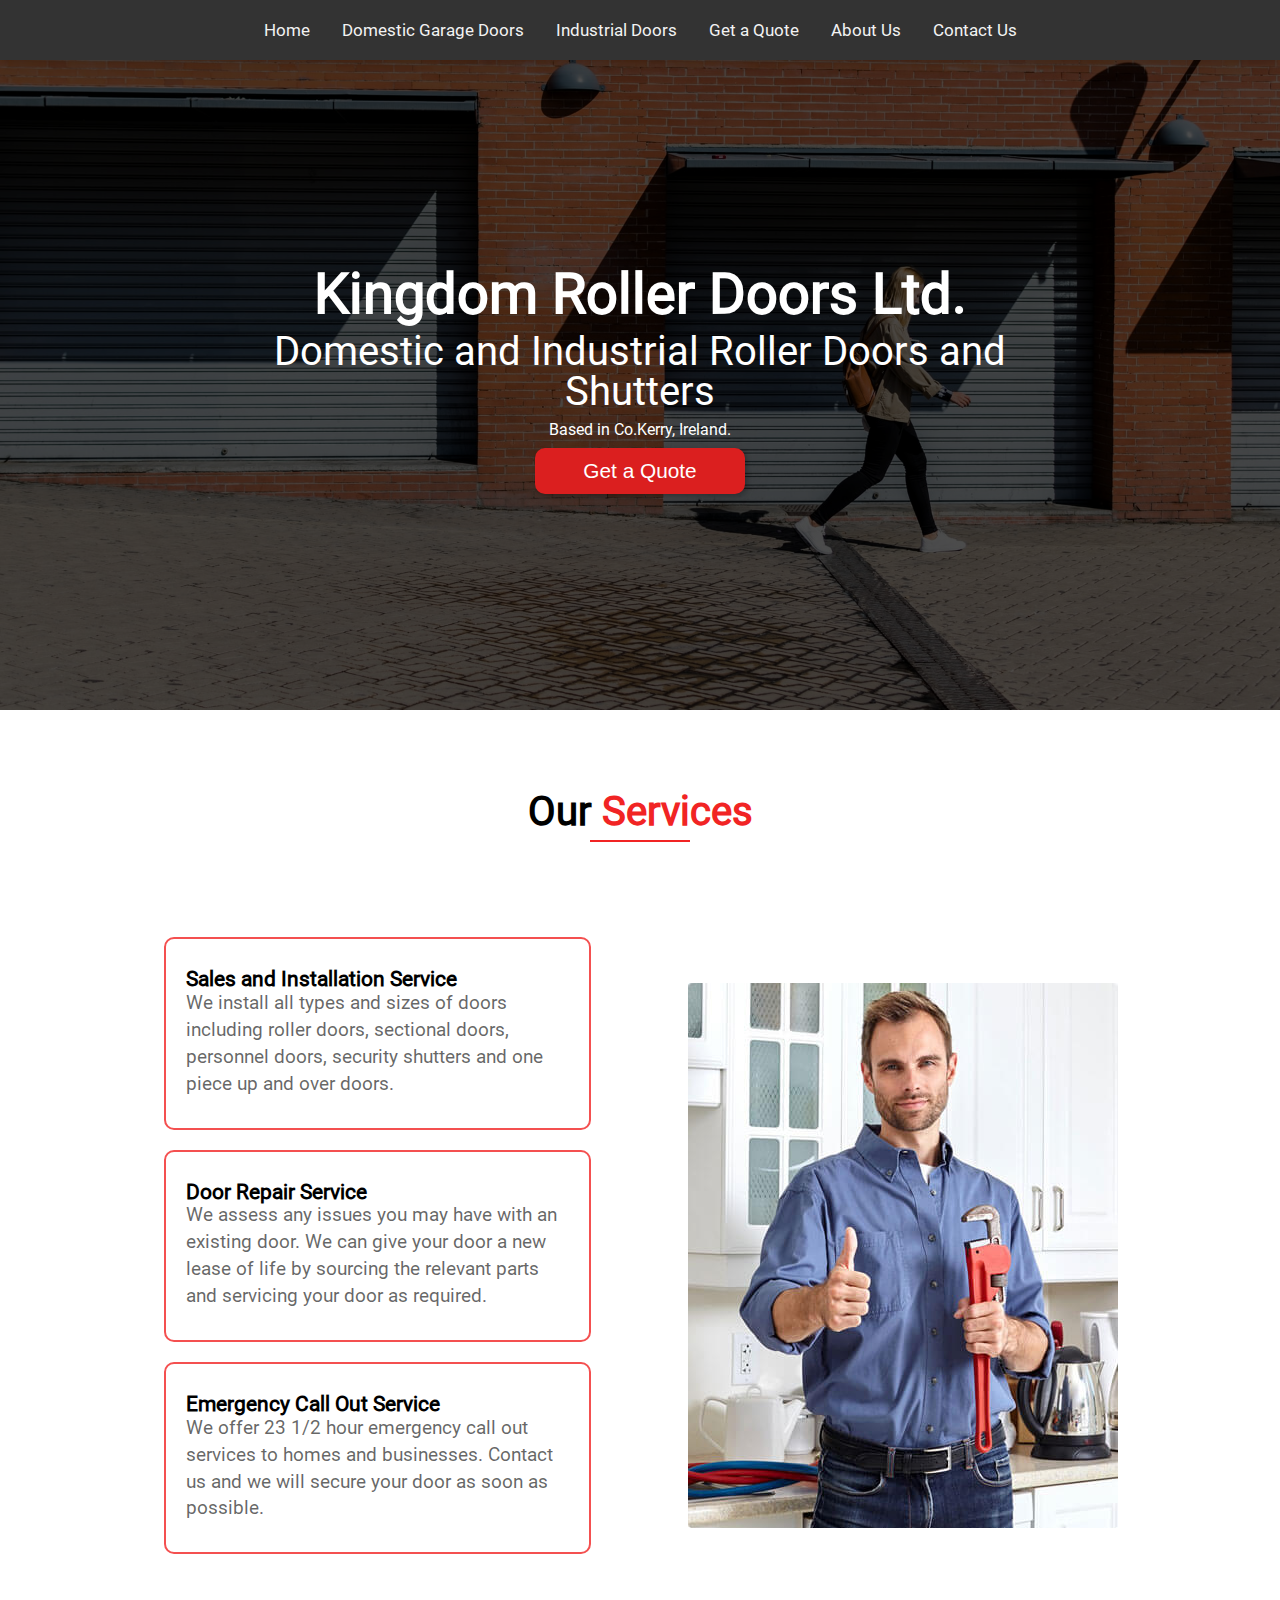
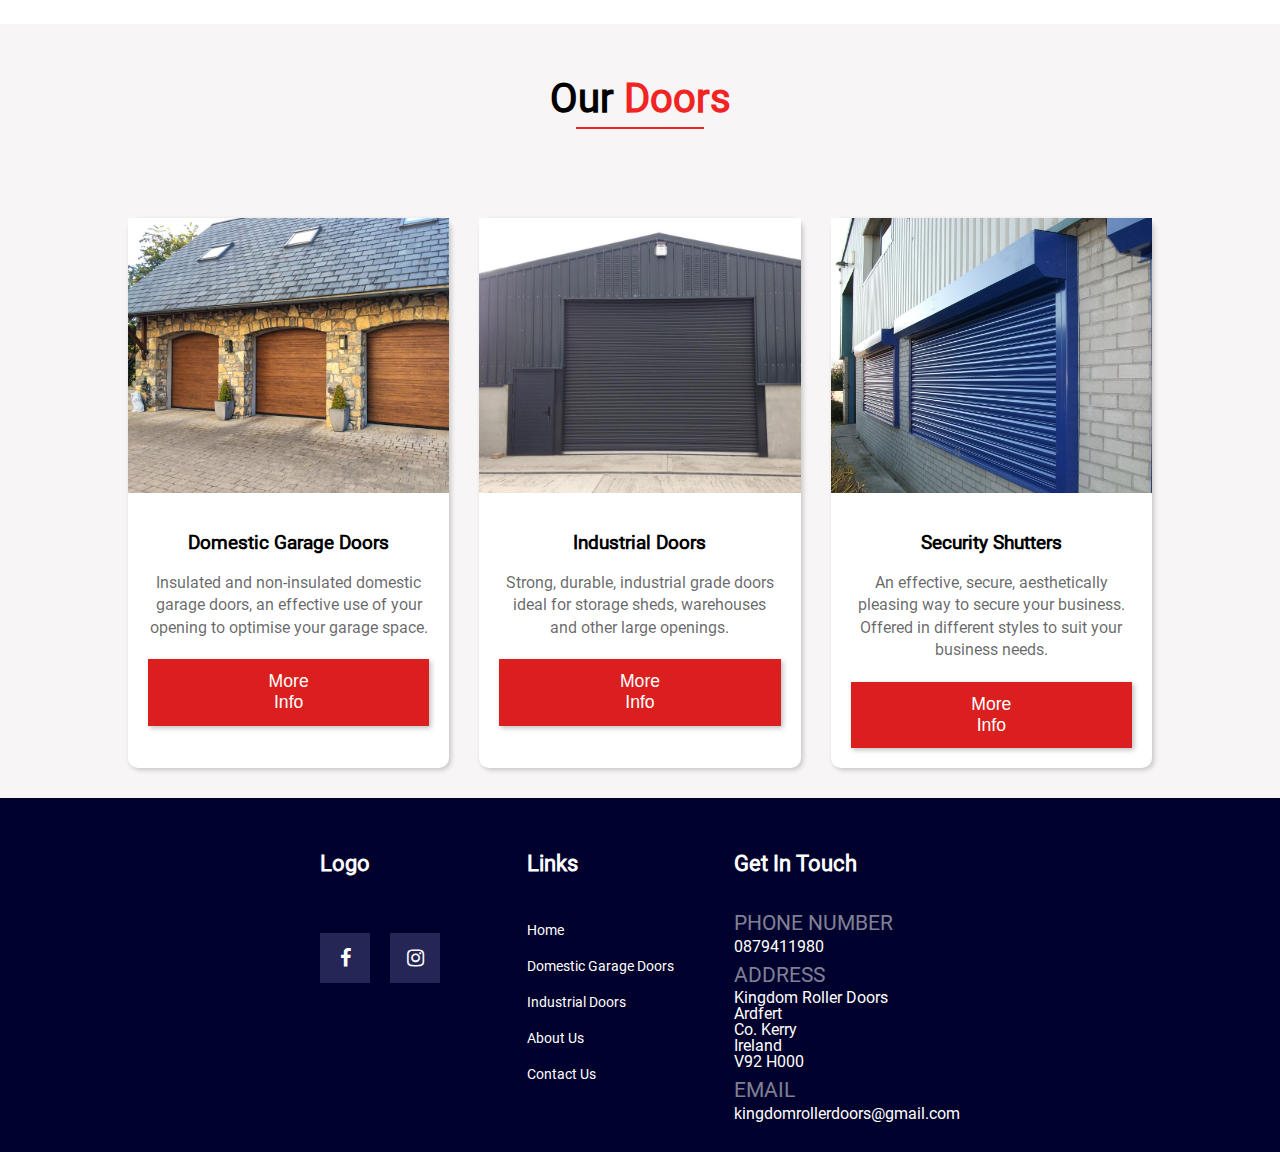
==== index.html @ dfc8ff38 "add navmenu to all pages" ====
<!DOCTYPE html>
<html lang="en">
<head>
    <meta charset="UTF-8">
    <meta http-equiv="X-UA-Compatible" content="IE=edge">
    <meta name="viewport" content="width=device-width">
    <title>Document</title>
    <link rel="stylesheet" href="https://cdnjs.cloudflare.com/ajax/libs/font-awesome/4.7.0/css/font-awesome.min.css">
    <link rel="stylesheet" href="main-styles.css">
    <link rel="stylesheet" href="navmenu.css">
    <script src="script.js" defer></script>
</head>
<body>
    <div id="container">
                <div class="header">
                    <nav>
                            <div class="topnav" id="myTopnav">
                                <a href="index.html">Home</a>
                                <a href="domestic-doors.html">Domestic Garage Doors</a>
                                <a href="industrial-doors.html">Industrial Doors</a>
                                
                                <a href="quote.html">Get a Quote</a>
                                <a href="about-us.html">About Us</a>
                                <a href="contact-us.html">Contact Us</a>
                                <a href="javascript:void(0);" class="icon" onclick="myFunction()">
                                    <i class="fa fa-bars"></i>
                                  </a>
                            </div>
                    </nav>
                </div>
        <div class="introSection">
            <div class="introContent">
                <h1>Kingdom Roller Doors Ltd.</h1>
                <p>Domestic and Industrial Roller Doors and Shutters</p>
                <p>Based in Co.Kerry, Ireland.</p>
                <a href="quote.html"><button>Get a Quote</button></a>
            </div>
        </div>
        <div class="aboutUs">
            <div class="aboutUsGrid">
                <div>
                    <h2>Our <span style="color: rgb(241, 36, 36)">Services</span></h2>
                    <hr>
                    <p></p>
                </div>
                <div>
                    <div>
                        <h3>
                            Sales and Installation Service
                        </h3>
                        <p>We install all types and sizes of doors including 
                            roller doors, sectional doors, personnel doors,
                            security shutters and one piece up and over doors.
                        </p>
                    </div>
                    <div>
                        <h3>Door Repair Service</h3>
                        <p>We assess any issues you may have with an existing door. 
                            We can give your door a new lease of 
                            life by sourcing the relevant parts and servicing your 
                            door as required.
                        </p>
                    </div>
                    <div>
                        <h3>Emergency Call Out Service</h3>
                        <p>We offer 23 1/2 hour emergency call out services 
                            to homes and businesses. Contact us and we 
                            will secure your door as soon as possible.
                        </p>
                    </div>
                </div>
                <img src="images/repair-man.jpg" style="align-self: center;"alt="Repair Man">
            </div>
        </div>
        <div class="ourDoors">
            <div class="ourDoorsGrid">
                <div>
                    <h2>Our <span style="color: rgb(241, 36, 36)">Doors</span></h2>
                    <hr>
                    <p></p>
                </div>
                <div>
                    <div>
                        <div></div>
                        <div>
                            <div>
                                <h3>Domestic Garage Doors</h3>
                                <p>
                                    Insulated  and non-insulated domestic garage doors,
                                    an effective use of your opening to optimise your garage
                                    space.
                                </p>
                                <a href="domestic-doors.html"><button>More Info</button></a>
                            </div>
                        </div>
                    </div>
                    <div>
                        <div></div>
                        <div>
                            <div>
                                <h3>Industrial Doors</h3>
                                <p>
                                    Strong, durable, industrial grade doors ideal for storage sheds, 
                                    warehouses and other large openings.
                                </p>
                                <a href="industrial-doors.html"><button>More Info</button></a>
                            </div>
                        </div>
                    </div>
                    <div>
                        <div></div>
                        <div>
                            <div>
                                <h3>Security Shutters</h3>
                                <p>
                                    An effective, secure, aesthetically pleasing way to secure
                                    your business. Offered in different styles to suit your 
                                    business needs.
                                </p>
                                <a href="security-shutters.html"><button>More Info</button></a>
                            </div>
                        </div>
                    </div>
                </div>
            </div>
        </div>
        <div class="footer">
            <div class="footerGrid">
                <h2>Logo</h2>
                <h2>Links</h2>
                <h2>Get In Touch</h2>
                <div>
                    <div style="display:flex;">
                        <div class="iconDiv"><a href="#" class="fa fa-facebook"></a></div>
                        <div class="iconDiv"><a href="#" class="fa fa-instagram"></a></div>
                    </div>
                </div>
                <div>
                    <nav>
                        <ul>
                            <li><a href="index.html">Home</a></li>
                            <li><a href="domestic-doors.html">Domestic Garage Doors</a></li>
                            <li><a href="industrial-doors.html">Industrial Doors</a></li>
                            
                            <li><a href="about-us.html">About Us</a></li>
                            <li><a href="contact-us.html">Contact Us</a></li>
                        </ul>
                    </nav>
                </div>
                <div>
                    <div>
                        <h3>PHONE NUMBER</h3>
                        <p><a href="tel: +353879411980">0879411980</a></p>
                    </div>
                    <div>
                        <h3>ADDRESS</h3>
                            <address>
                                Kingdom Roller Doors <br>
                                Ardfert <br>
                                Co. Kerry <br>
                                Ireland <br>
                                V92 H000 <br>
                            </address>
                    </div>
                    <div>
                        <h3>EMAIL</h3>
                        <p><a href="mailto:kingdomrollerdoors@gmail.com">kingdomrollerdoors@gmail.com</a></p>
                    </div>
                </div>
            </div>
        </div>
    </div>
</body>
</html>
---- main-styles.css ----
html, body, div, span, applet, object, iframe,
h1, h2, h3, h4, h5, h6, p, blockquote, pre,
a, abbr, acronym, address, big, cite, code,
del, dfn, em, img, ins, kbd, q, s, samp,
small, strike, strong, sub, sup, tt, var,
b, u, i, center,
dl, dt, dd, ol, ul, li,
fieldset, form, label, legend,
table, caption, tbody, tfoot, thead, tr, th, td,
article, aside, canvas, details, embed, 
figure, figcaption, footer, header, hgroup, 
menu, nav, output, ruby, section, summary,
time, mark, audio, video {
	margin: 0;
	padding: 0;
	border: 0;
	font-size: 100%;
	font: inherit;
	vertical-align: baseline;
}
/* HTML5 display-role reset for older browsers */
article, aside, details, figcaption, figure, 
footer, header, hgroup, menu, nav, section {
	display: block;
}
body {
	line-height: 1;
}
ol, ul {
	list-style: none;
}
blockquote, q {
	quotes: none;
}
blockquote:before, blockquote:after,
q:before, q:after {
	content: '';
	content: none;
}
table {
	border-collapse: collapse;
	border-spacing: 0;
}

a:link, a:visited {
    text-decoration: none;
    color: inherit;
}

@font-face {
    font-family: customFont;
    src: url(fonts/Roboto-Regular.ttf);
}

html {
    font-family: customFont, Arial, Helvetica, sans-serif;
}

#container {
    display: grid ;
    grid-template-columns: 1fr;
    grid-template-rows: 60px 650px minmax(800px, max-content) minmax(600px, max-content) 5fr;
}

.header {
    display: flex;
    justify-content: center;
    width: auto;
    background-color: #333;
    position:sticky;
    top: 0;
    z-index: 1;
    box-shadow: rgba(0, 0, 0, 0.1) 0px 10px 15px -3px, rgba(0, 0, 0, 0.05) 0px 4px 6px -2px;
}

.headerContent {
    display: grid;
    grid-template-columns: 1fr 7fr;
    grid-template-rows: 1fr;
    margin: 30px;
    text-align: center;  
}

.header > nav {
    width: 90%;
    height: auto;
    display: flex;
    justify-content: center;
    align-items: center;
}

nav ul {
    display: flex;
    font-size: 0.9rem;
}

.header > nav ul li {
    margin-right: 15px;
    margin-left: 15px;
}

nav ul a:hover {
    color: rgb(255, 24, 24);
    transition: 0.3s;
}

.introSection {
    display: flex;
    justify-content: center;
    align-items: center;
    position: relative;
    background-image: url("images/roller-door.jpg");
    background-size: cover;
    background-repeat: no-repeat;
    z-index: 0; /* prevents content appearing above sticky header*/

}

.introSection::before { /*transparent black on top of bg image*/
    content: "";
    position: absolute;
    top: 0px;
    right: 0px;
    bottom: 0px;
    left: 0px;
    background-color: rgba(0,0,0,0.7);

}

.introContent {
    position: absolute;
    width: 60%;
    color: white;
    display: flex;
    flex-direction: column;
    justify-content: center;
    align-items: center;
    text-align: center;
}

.introContent > * {
    margin-bottom: 10px;
}

.introContent h1 {
    font-size: 3.5rem;
    font-weight: bold;
}

.introContent p:first-of-type{
    font-size: 2.5rem;
}

.introContent button {
  padding: 0.7rem 3rem;
  font-size: 1.3rem;
  background-color: rgb(219, 31, 31);
  border: none;
  border-radius: 10px;
  color: white;
  letter-spacing: 0px;
  box-shadow: 2px 2px 5px rgba(0, 0, 0, 0.253);
  transition: 0.3s;
  cursor: pointer;
}

.introContent button:hover {
    background-color: white;
    color: rgb(31, 4, 4);
    transition: 0.3s;
}

.aboutUs {
    width: auto;
    display:flex;
    justify-content: center;
    align-items: center;
}

.aboutUsGrid {
    max-width: 1000px;
    margin-left: auto;
    margin-right: auto;
    margin-top: 50px;
    margin-bottom: 50px;
    display:grid;
    justify-items: center;
    grid-template-columns: 1fr 1fr;
    grid-template-rows: 1fr 5fr;
    gap: 50px;
}

.aboutUsGrid > div:first-child{
    grid-area: 1/1/2/3;
    text-align: center;
    width: 50%;
    align-self: center;
}

.aboutUsGrid p {
    line-height: 1.4;
    font-size: 1.2rem;
}

.aboutUsGrid > div > h2 {
    font-size: 2.5rem;
    font-weight: bold;
}

hr {
    width: 20%;
    height: 5px; 
    border: 0px solid rgb(241, 36, 36); 
    border-top-width: 2px;
}

.aboutUsGrid > div:nth-child(2) {
    display: flex;
    flex-direction: column;
    justify-content: space-between;
    text-align: left;
    width: 90%;
}

.aboutUsGrid > div > div {
    border: 2px solid rgba(241,36,36,0.8);
    border-radius: 10px;
    padding: 30px 20px 30px;
    margin-bottom: 20px;
}

.aboutUsGrid h3 {
    display: flex;
    font-size: 1.3rem;
    font-weight: bold;
}

.aboutUsGrid svg {
    color: rgb(219, 31, 31);
}

.aboutUs p {
    color: rgba(0,0,0,0.6);
}

.ourDoors {
    width: auto;
    display:flex;
    justify-content: center;
    background-color: rgb(247, 245, 245);
}

.ourDoorsGrid {
    display: grid;
    justify-items: center;
    grid-template-columns: 1fr;
    grid-template-rows: 1fr 3fr;
}

.ourDoorsGrid > div:first-child{
    grid-area: 1/1/2/3;
    text-align: center;
    width: 50%;
    align-self: center;
}

.ourDoorsGrid p {
    line-height: 1.4;
}

.ourDoorsGrid > div > h2 {
    font-size: 2.5rem;
    font-weight: bold;
}

.ourDoorsGrid > div:nth-child(2) {
    display: grid;
    grid-template-rows: 1fr;
    grid-template-columns: 1fr 1fr 1fr;
    width: 80%;
    height: 80%;
    gap: 30px;
    margin-bottom: 30px;
}

.ourDoorsGrid > div:nth-child(2) > div {
    background-color: white;
    display: grid;
    grid-template-columns: 1fr;
    grid-template-rows: 1fr 1fr;
    box-shadow: 2px 2px 5px rgba(0, 0, 0, 0.2);
    border-radius: 10px;
}

.ourDoorsGrid > div:nth-child(2) > div:first-child > div:first-child {
    background-image: url(images/Domestic-Garage-Doors.jpg);
    background-size: cover;
}

.ourDoorsGrid > div:nth-child(2) > div:nth-child(2) > div:first-child {
    background-image: url(images/industrial-door-1.jpg);
    background-size: cover;
}

.ourDoorsGrid > div:nth-child(2) > div:nth-child(3) > div:first-child {
    background-image: url(images/blue-shutters.jpg);
    background-size: cover;
}

.ourDoorsGrid > div:nth-child(2) > div > div:nth-child(2) {
    text-align: center;
    margin: 20px;
}

.ourDoorsGrid h3 {
    font-size: 1.2rem;
    font-weight: bold;
    padding: 20px;
}

.ourDoorsGrid p {
    color: rgba(0, 0, 0, 0.6);
    padding-bottom: 20px;
}

.ourDoorsGrid button {
  padding: 0.7rem 7rem;
  font-size: 1.1rem;
  background-color: rgb(219, 31, 31);
  border: 1px solid rgb(219, 31, 31);
  color: white;
  letter-spacing: 0px;
  box-shadow: 2px 2px 5px rgba(0, 0, 0, 0.253);
  transition: 0.3s;
  cursor:pointer;
}

.ourDoorsGrid button:hover {
    background-color: white;
    color: rgb(31, 4, 4);
    transition: 0.3s;
}

.footer {
    display: flex;
    justify-content: center;
    width: auto;
    background-color: rgb(0, 1, 44);
    color: white;
}

.footerGrid {
    display: grid;
    grid-template-columns: 1fr 1fr 1fr;
    grid-template-rows: 1fr 3fr;
    width: 50%;
    margin: 30px;
    gap: 15px;
}

.footerGrid h2 {
    font-size: 1.4rem;
    font-weight: bold;
    align-self: center;
}

.footerGrid ul {
    display: flex;
    flex-direction: column;
}

.footerGrid li {
    line-height: 2.5;
}

.fa {
    font-size: 20px;
    text-align: center;
    text-decoration: none;
  }

.iconDiv {
    display: flex;
    justify-content: center;
    align-items: center;
    width: 50px;
    height: 50px;
    background-color: rgb(37, 38, 85);
    transition: 0.3s;
    margin-top: 20px;
}

.iconDiv:nth-child(2) {
    margin-left: 20px;
}

.iconDiv:hover {
    background-color: rgb(219, 31, 31);
    transition: 0.3s;
}

.footerGrid h3 {
    font-size: 1.3rem;
    color: rgb(255, 255, 255, 0.5);
    margin-bottom: 5px;
}

.footerGrid > div:nth-of-type(3) {
    display: grid;
    grid-template-columns: 1fr;
    grid-auto-rows: auto;
    gap: 10px;
}

@media screen and (max-width: 850px) {

#container {
    display: grid ;
    grid-template-columns: 1fr;
    grid-template-rows: minmax(60px, min-content) 500px 1400px 1600px 350px;
}

.aboutUsGrid {
    display:flex;
    flex-direction: column;
    justify-content: center;
    width: 90%;
}

.aboutUsGrid > div:first-of-type {
    width: 60%;
}

.aboutUsGrid > div:nth-child(2) {
    justify-content: space-between;
    text-align: center;
    width: auto;
}

.aboutUsGrid > div > p {
    margin-bottom: 15px;
}

.aboutUsGrid > div > div {
    display: flex;
    flex-direction: column;
    justify-content: center;
    align-items: center;
    margin-bottom: 15px;
}

.ourDoorsGrid {
    display: flex;
    flex-direction: column;
    justify-content: center;
    align-items: center;
    width: 80%;
}

.ourDoorsGrid > div:first-child{
    grid-area: 1/1/2/3;
    text-align: center;
    width: 80%;
    align-self: center;
}

.ourDoorsGrid > div:nth-child(2) {
    display: flex;
    flex-direction: column;
    width: 100%;
}

.footerGrid {
    width: auto;
}


}
---- navmenu.css ----
/* Add a black background color to the top navigation */
.topnav {
    background-color: #333;
    overflow: hidden;
    width: 1000px;
    display:flex;
    justify-content: center;
  }
  
  /* Style the links inside the navigation bar */
  .topnav a {
    float: left;
    display: block;
    color: #f2f2f2;
    text-align: center;
    padding: 21px 16px;
    text-decoration: none;
    font-size: 17px;
  }
  
  /* Change the color of links on hover */
  .topnav a:hover {
    background-color: rgb(219, 31, 31);
    color: black;
  }
  
  /* Add an active class to highlight the current page */
  .topnav a.active {
    background-color: #04AA6D;
    color: white;
  }
  
  /* Hide the link that should open and close the topnav on small screens */
  .topnav .icon {
    display: none;
  }

  /* When the screen is less than 600 pixels wide, hide all links, except for the first one ("Home"). Show the link that contains should open and close the topnav (.icon) */
@media screen and (max-width: 800px) {
    .topnav {
      width: 100%;
      display: block;
    }
    .topnav a:not(:first-child) {display: none;}
    .topnav a.icon {
      float: right;
      display: block;
      margin-left: auto;
    }
  }
  
  /* The "responsive" class is added to the topnav with JavaScript when the user clicks on the icon. This class makes the topnav look good on small screens (display the links vertically instead of horizontally) */
  @media screen and (max-width: 800px) {
    .topnav.responsive {position: relative;}
    .topnav.responsive a.icon {
      position: absolute;
      right: 0;
      top: 0;
    }
    .topnav.responsive a {
      float: none;
      display: block;
      text-align: left;
    }
  }
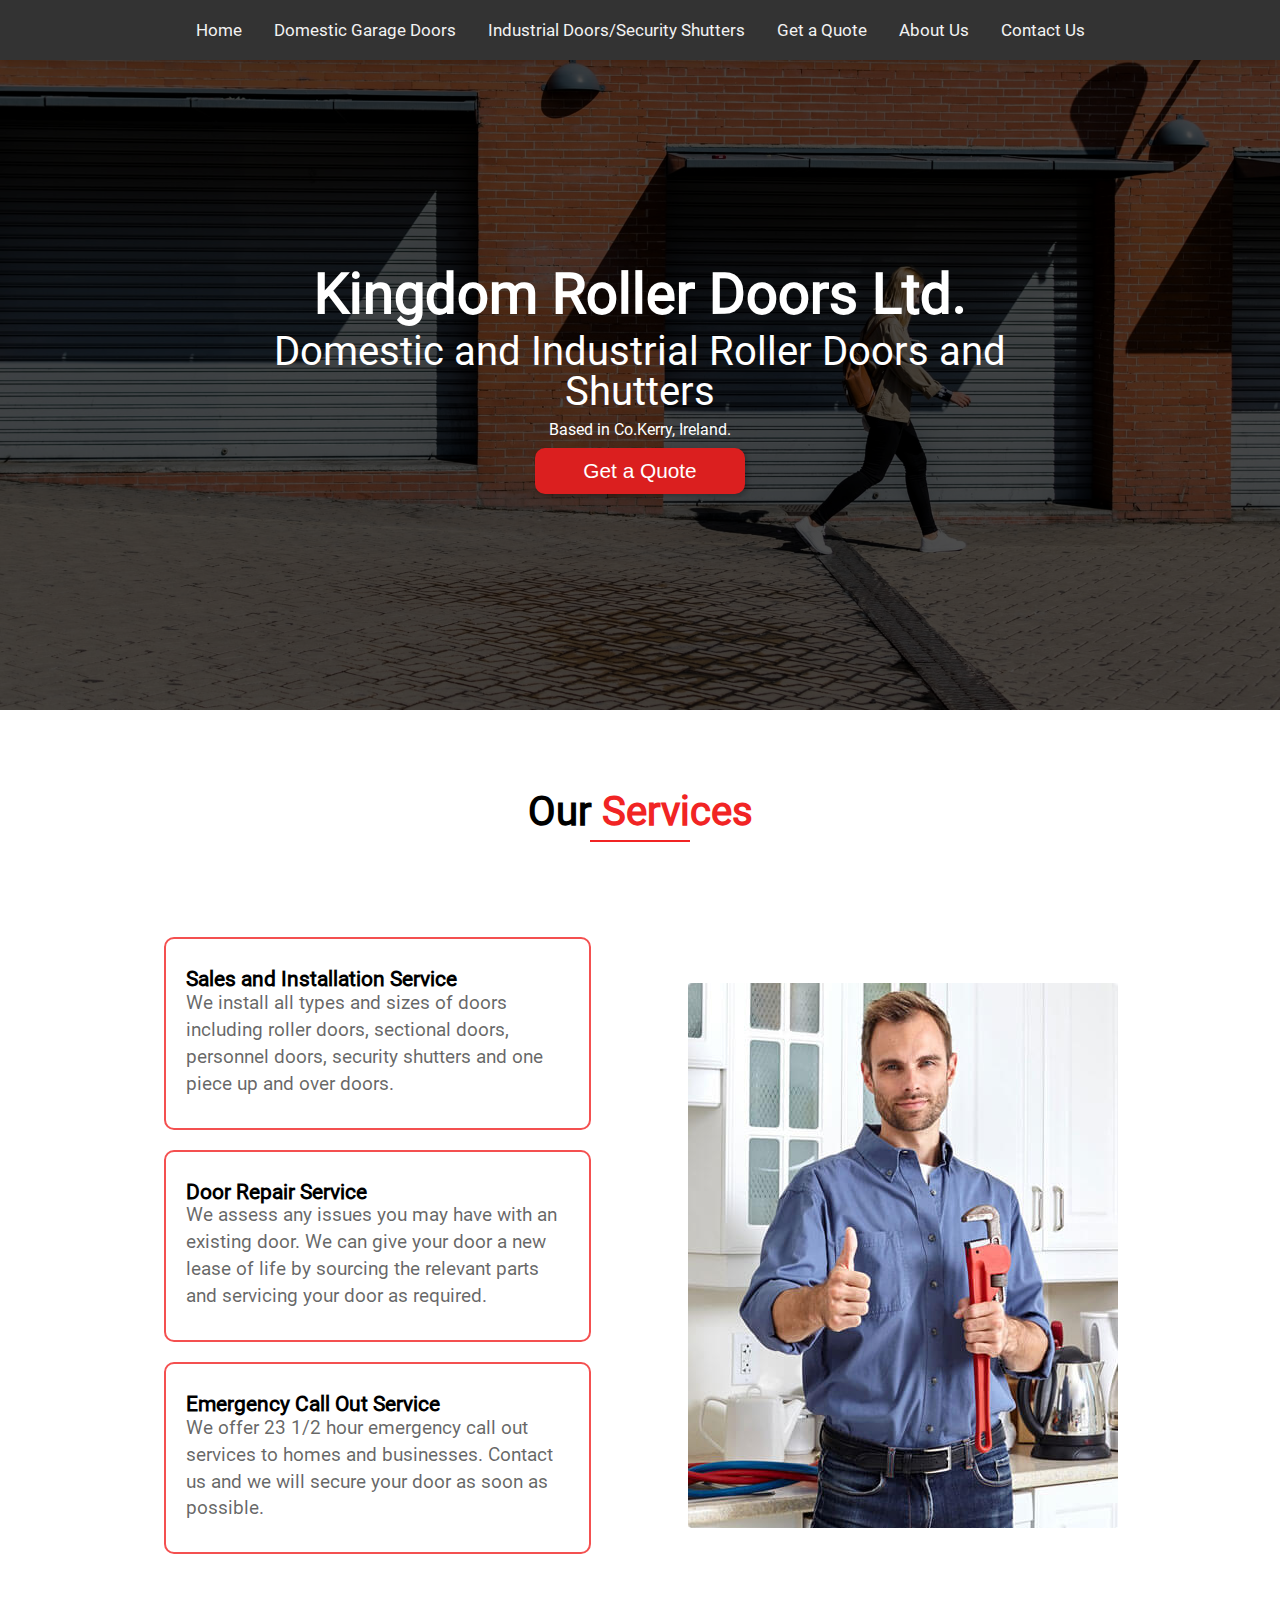
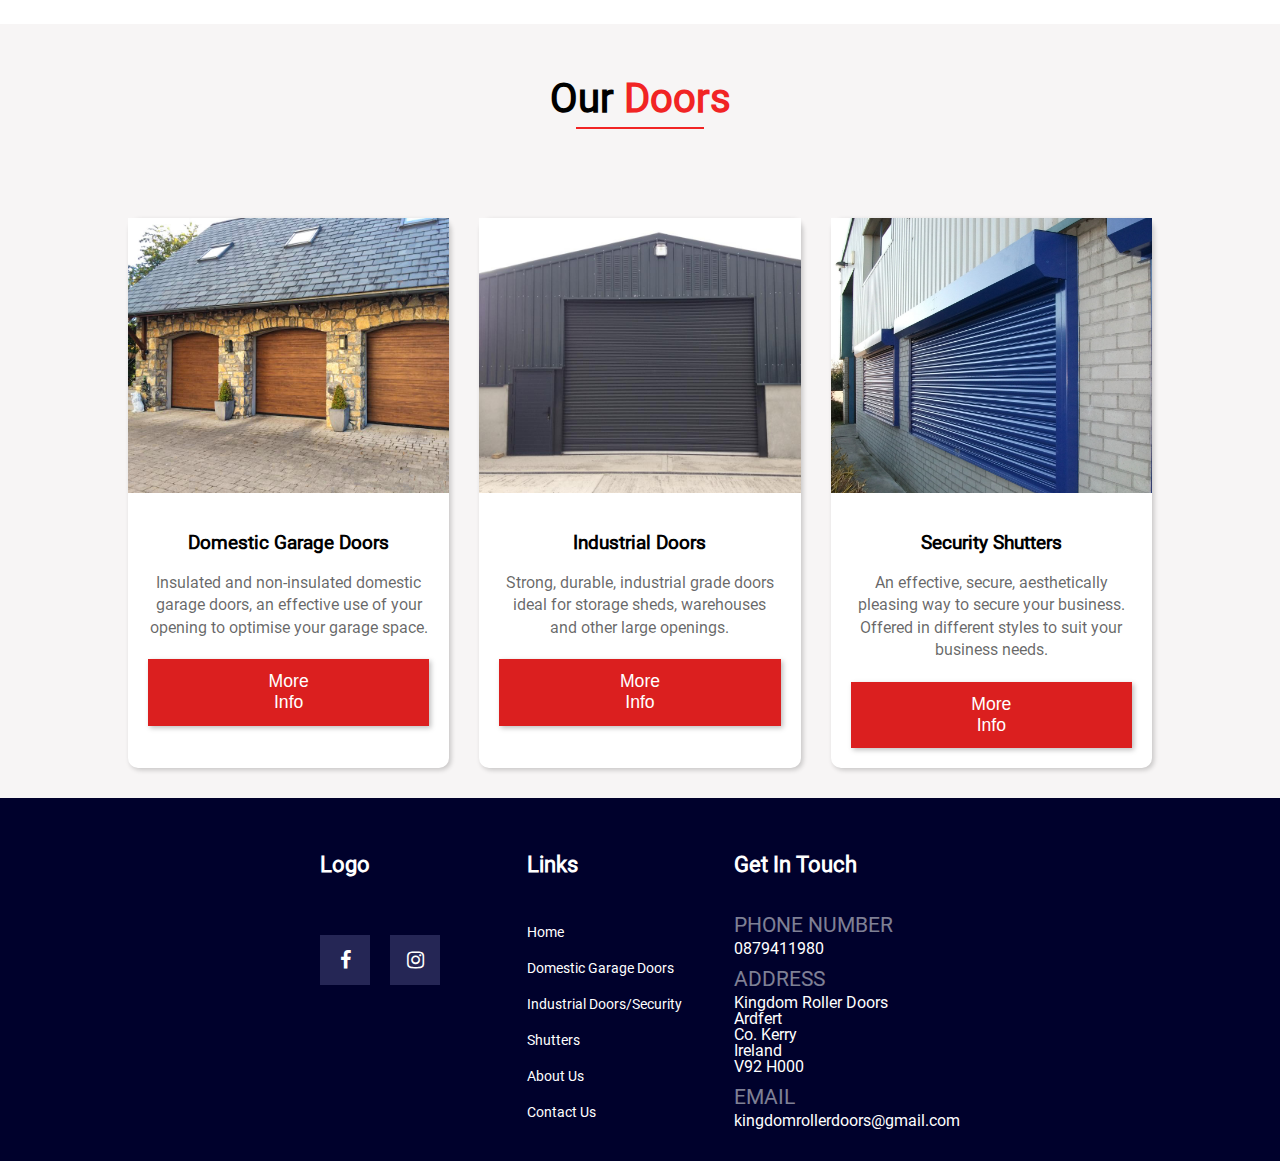
==== commit 2b9b4f13: "optimization changes" ====
--- a/index.html
+++ b/index.html
@@ -17,7 +17,7 @@
                             <div class="topnav" id="myTopnav">
                                 <a href="index.html">Home</a>
                                 <a href="domestic-doors.html">Domestic Garage Doors</a>
-                                <a href="industrial-doors.html">Industrial Doors</a>
+                                <a href="industrial-doors.html">Industrial Doors/Security Shutters</a>
                                 
                                 <a href="quote.html">Get a Quote</a>
                                 <a href="about-us.html">About Us</a>
@@ -140,7 +140,7 @@
                         <ul>
                             <li><a href="index.html">Home</a></li>
                             <li><a href="domestic-doors.html">Domestic Garage Doors</a></li>
-                            <li><a href="industrial-doors.html">Industrial Doors</a></li>
+                            <li><a href="industrial-doors.html">Industrial Doors/Security Shutters</a></li>
                             
                             <li><a href="about-us.html">About Us</a></li>
                             <li><a href="contact-us.html">Contact Us</a></li>
--- a/main-styles.css
+++ b/main-styles.css
@@ -417,7 +417,7 @@
 #container {
     display: grid ;
     grid-template-columns: 1fr;
-    grid-template-rows: minmax(60px, min-content) 500px 1400px 1600px 350px;
+    grid-template-rows: minmax(60px, min-content) 500px 1400px minmax(1600px, 1800px) minmax(350px, min-content);
 }
 
 .aboutUsGrid {
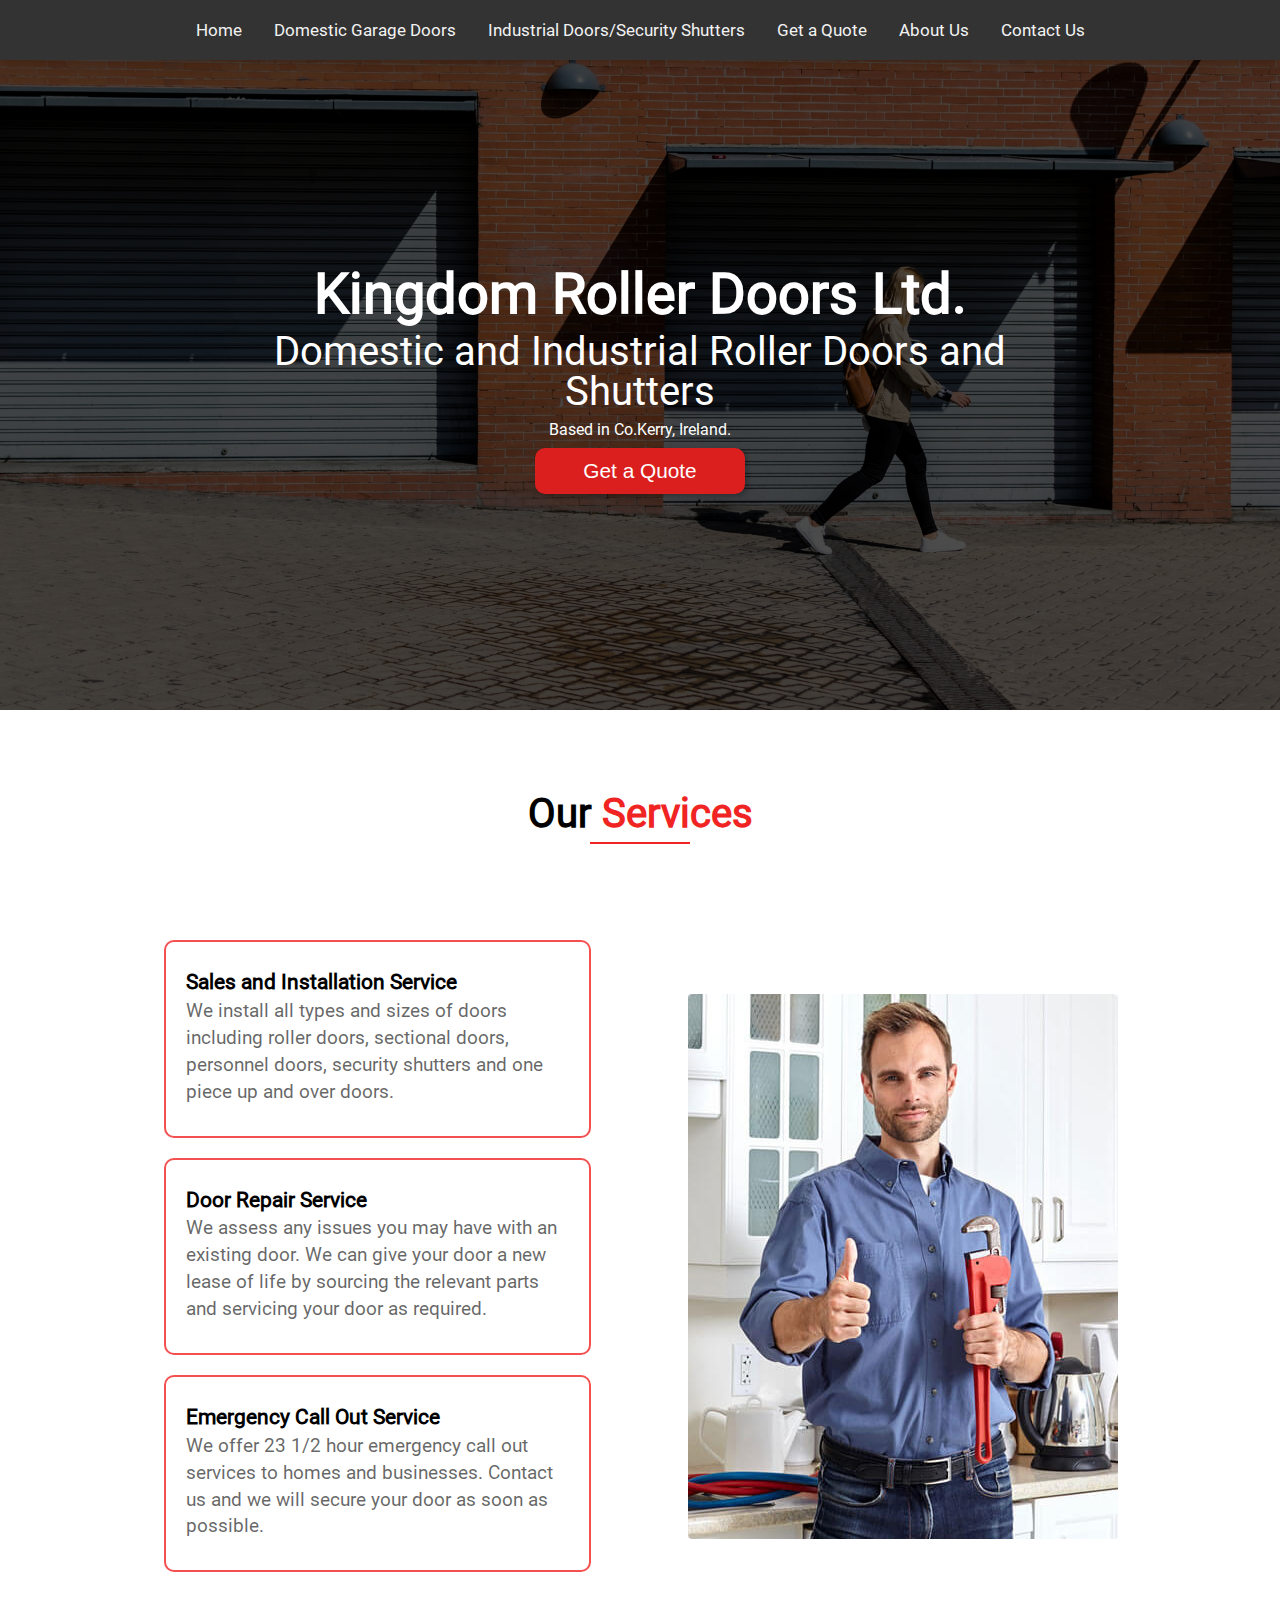
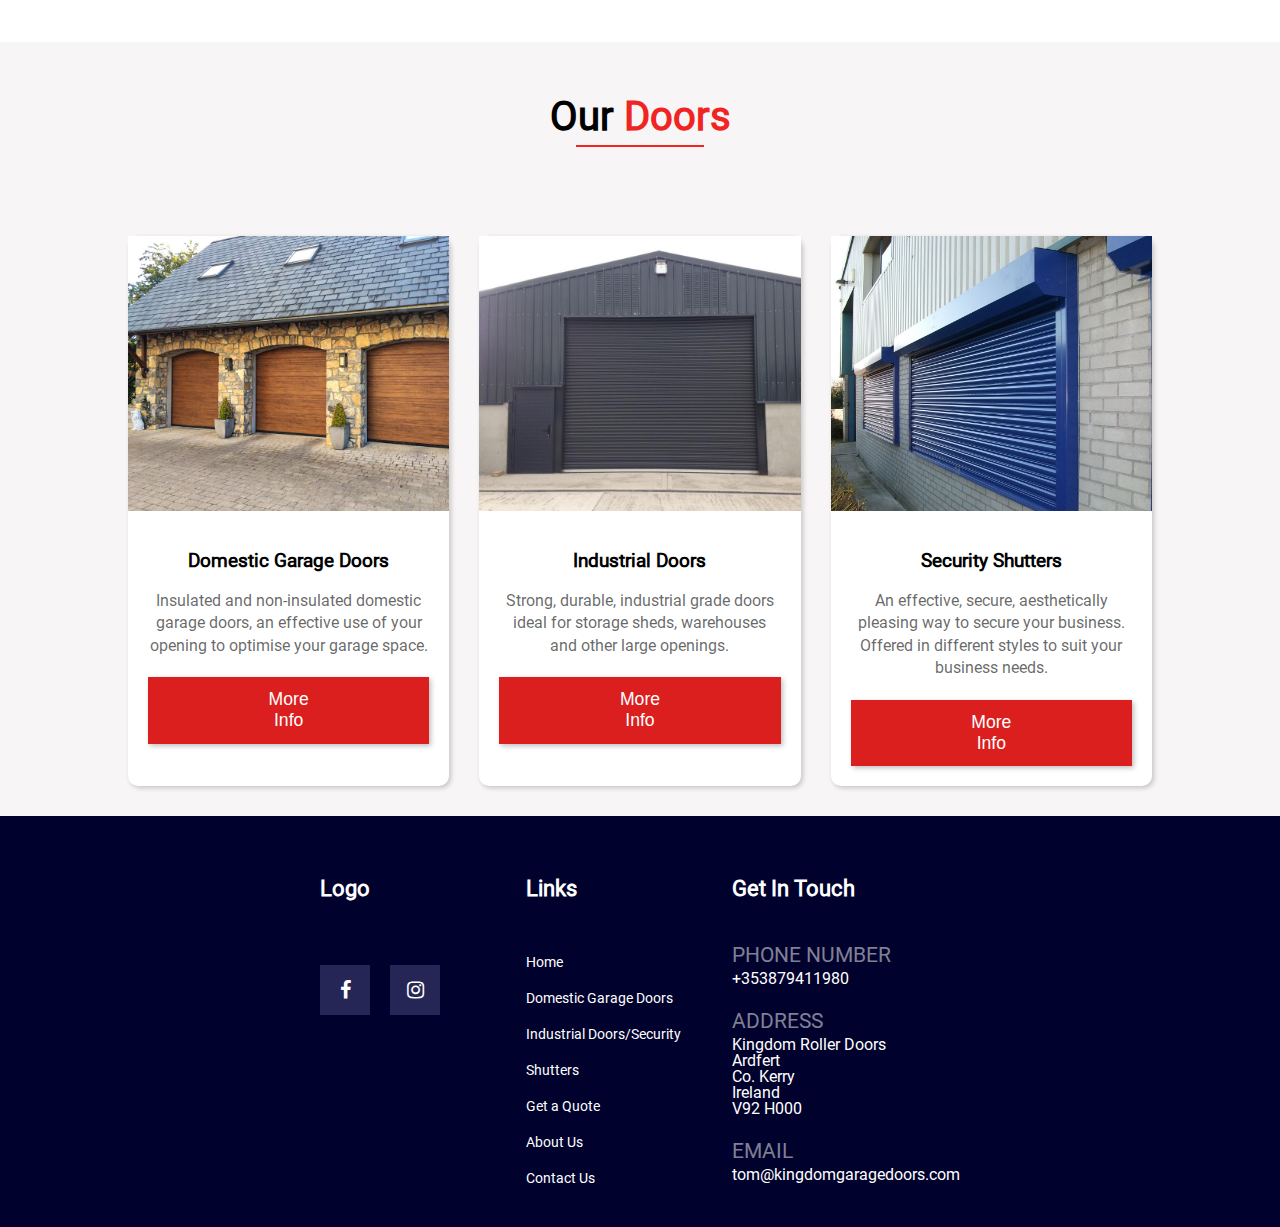
==== commit 52bfd4b5: "merge navmenu into main branch" ====
--- a/index.html
+++ b/index.html
@@ -4,7 +4,7 @@
     <meta charset="UTF-8">
     <meta http-equiv="X-UA-Compatible" content="IE=edge">
     <meta name="viewport" content="width=device-width">
-    <title>Document</title>
+    <title>Kingdom Roller Doors Ltd.</title>
     <link rel="stylesheet" href="https://cdnjs.cloudflare.com/ajax/libs/font-awesome/4.7.0/css/font-awesome.min.css">
     <link rel="stylesheet" href="main-styles.css">
     <link rel="stylesheet" href="navmenu.css">
@@ -141,7 +141,7 @@
                             <li><a href="index.html">Home</a></li>
                             <li><a href="domestic-doors.html">Domestic Garage Doors</a></li>
                             <li><a href="industrial-doors.html">Industrial Doors/Security Shutters</a></li>
-                            
+                            <li><a href="quote.html">Get a Quote</a></li>
                             <li><a href="about-us.html">About Us</a></li>
                             <li><a href="contact-us.html">Contact Us</a></li>
                         </ul>
@@ -150,7 +150,7 @@
                 <div>
                     <div>
                         <h3>PHONE NUMBER</h3>
-                        <p><a href="tel: +353879411980">0879411980</a></p>
+                        <p><a href="tel: +353879411980">+353879411980</a></p>
                     </div>
                     <div>
                         <h3>ADDRESS</h3>
@@ -164,7 +164,7 @@
                     </div>
                     <div>
                         <h3>EMAIL</h3>
-                        <p><a href="mailto:kingdomrollerdoors@gmail.com">kingdomrollerdoors@gmail.com</a></p>
+                        <p><a href="mailto:tom@kingdomgaragedoors.com">tom@kingdomgaragedoors.com</a></p>
                     </div>
                 </div>
             </div>
--- a/main-styles.css
+++ b/main-styles.css
@@ -233,6 +233,7 @@
     display: flex;
     font-size: 1.3rem;
     font-weight: bold;
+    margin-bottom: 5px;
 }
 
 .aboutUsGrid svg {
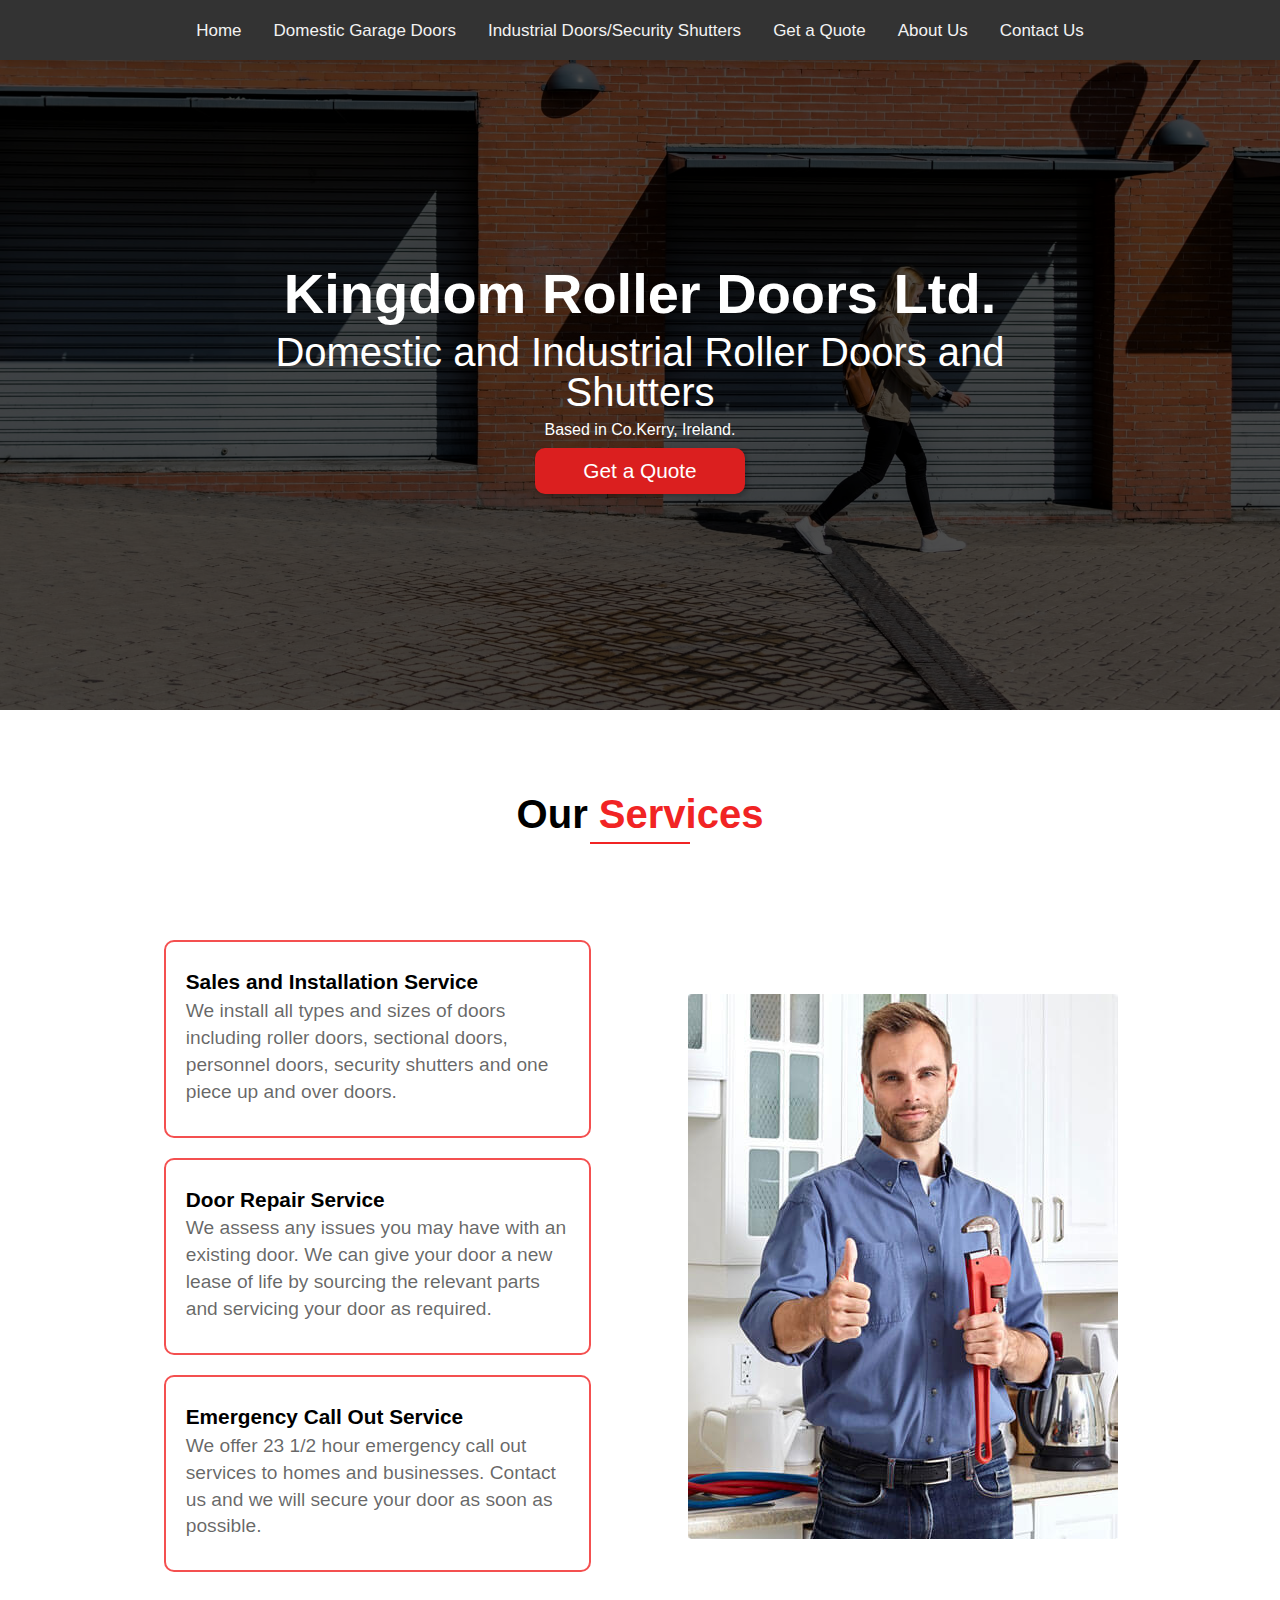
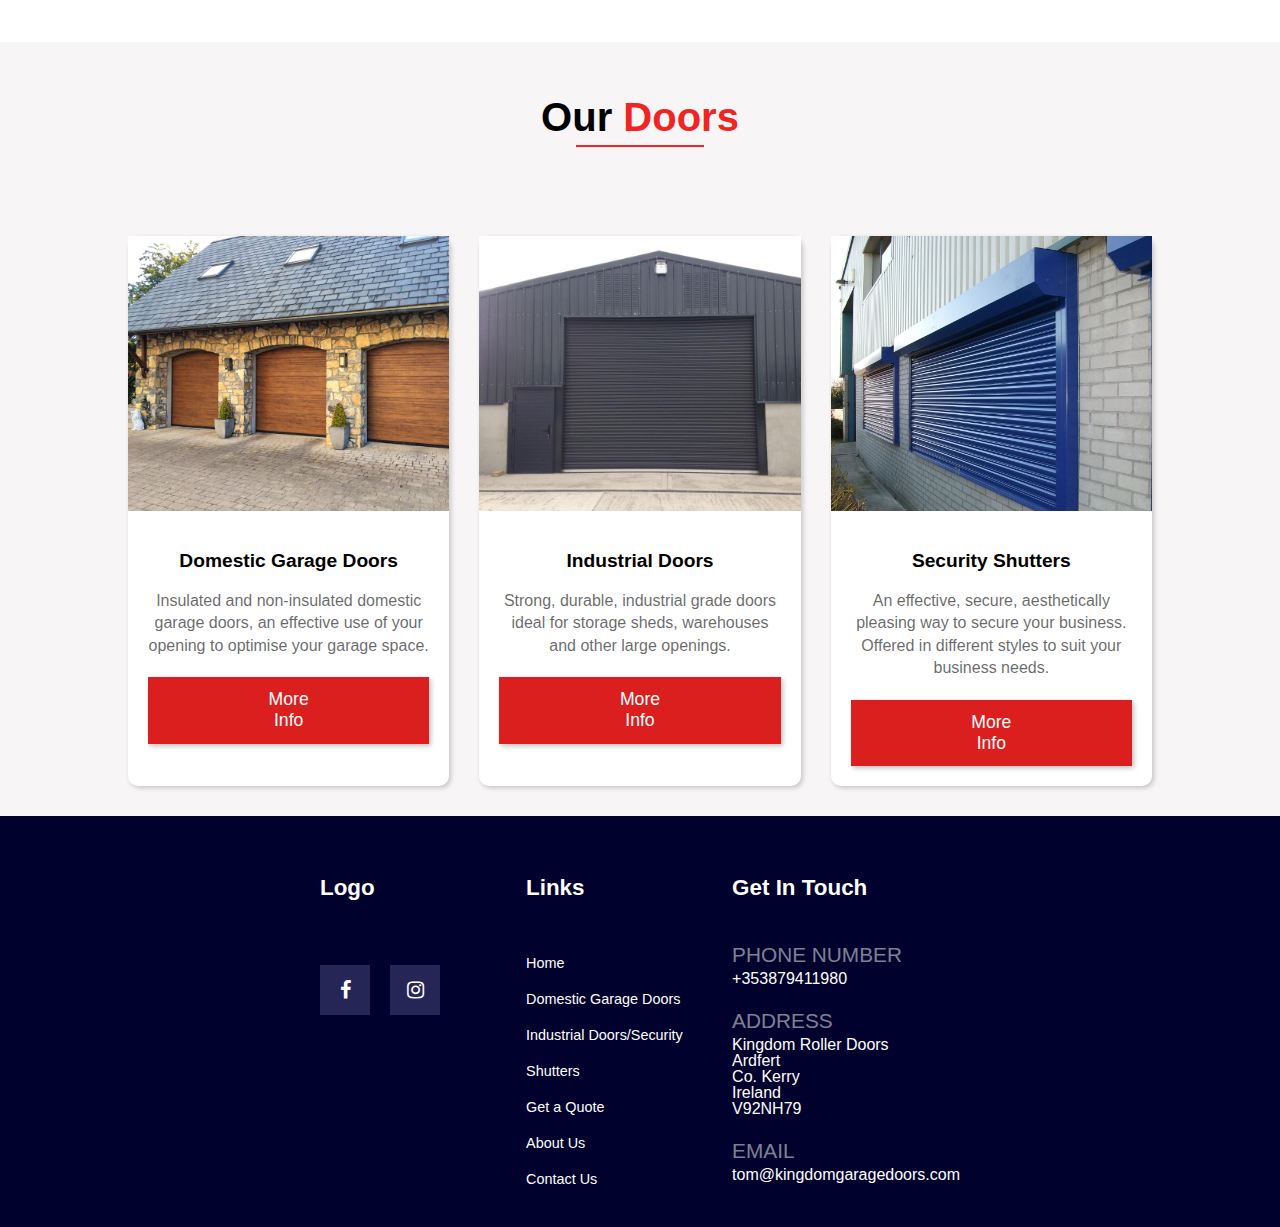
==== commit 0e7b4d06: "reorganise files" ====
--- a/index.html
+++ b/index.html
@@ -6,8 +6,8 @@
     <meta name="viewport" content="width=device-width">
     <title>Kingdom Roller Doors Ltd.</title>
     <link rel="stylesheet" href="https://cdnjs.cloudflare.com/ajax/libs/font-awesome/4.7.0/css/font-awesome.min.css">
-    <link rel="stylesheet" href="main-styles.css">
-    <link rel="stylesheet" href="navmenu.css">
+    <link rel="stylesheet" href="stylesheets/main-styles.css">
+    <link rel="stylesheet" href="stylesheets/navmenu.css">
     <script src="script.js" defer></script>
 </head>
 <body>
@@ -18,7 +18,6 @@
                                 <a href="index.html">Home</a>
                                 <a href="domestic-doors.html">Domestic Garage Doors</a>
                                 <a href="industrial-doors.html">Industrial Doors/Security Shutters</a>
-                                
                                 <a href="quote.html">Get a Quote</a>
                                 <a href="about-us.html">About Us</a>
                                 <a href="contact-us.html">Contact Us</a>
@@ -159,7 +158,7 @@
                                 Ardfert <br>
                                 Co. Kerry <br>
                                 Ireland <br>
-                                V92 H000 <br>
+                                V92NH79 <br>
                             </address>
                     </div>
                     <div>
--- a/stylesheets/main-styles.css
+++ b/stylesheets/main-styles.css
@@ -0,0 +1,495 @@
+html, body, div, span, applet, object, iframe,
+h1, h2, h3, h4, h5, h6, p, blockquote, pre,
+a, abbr, acronym, address, big, cite, code,
+del, dfn, em, img, ins, kbd, q, s, samp,
+small, strike, strong, sub, sup, tt, var,
+b, u, i, center,
+dl, dt, dd, ol, ul, li,
+fieldset, form, label, legend,
+table, caption, tbody, tfoot, thead, tr, th, td,
+article, aside, canvas, details, embed, 
+figure, figcaption, footer, header, hgroup, 
+menu, nav, output, ruby, section, summary,
+time, mark, audio, video {
+	margin: 0;
+	padding: 0;
+	border: 0;
+	font-size: 100%;
+	font: inherit;
+	vertical-align: baseline;
+}
+/* HTML5 display-role reset for older browsers */
+article, aside, details, figcaption, figure, 
+footer, header, hgroup, menu, nav, section {
+	display: block;
+}
+body {
+	line-height: 1;
+}
+ol, ul {
+	list-style: none;
+}
+blockquote, q {
+	quotes: none;
+}
+blockquote:before, blockquote:after,
+q:before, q:after {
+	content: '';
+	content: none;
+}
+table {
+	border-collapse: collapse;
+	border-spacing: 0;
+}
+
+a:link, a:visited {
+    text-decoration: none;
+    color: inherit;
+}
+
+@font-face {
+    font-family: customFont;
+    src: url(fonts/Roboto-Regular.ttf);
+}
+
+html {
+    font-family: customFont, Arial, Helvetica, sans-serif;
+}
+
+#container {
+    display: grid ;
+    grid-template-columns: 1fr;
+    grid-template-rows: 60px 650px minmax(800px, max-content) minmax(600px, max-content) 5fr;
+}
+
+.header {
+    display: flex;
+    justify-content: center;
+    width: auto;
+    background-color: #333;
+    position:sticky;
+    top: 0;
+    z-index: 1;
+    box-shadow: rgba(0, 0, 0, 0.1) 0px 10px 15px -3px, rgba(0, 0, 0, 0.05) 0px 4px 6px -2px;
+}
+
+.headerContent {
+    display: grid;
+    grid-template-columns: 1fr 7fr;
+    grid-template-rows: 1fr;
+    margin: 30px;
+    text-align: center;  
+}
+
+.header > nav {
+    width: 90%;
+    height: auto;
+    display: flex;
+    justify-content: center;
+    align-items: center;
+}
+
+nav ul {
+    display: flex;
+    font-size: 0.9rem;
+}
+
+.header > nav ul li {
+    margin-right: 15px;
+    margin-left: 15px;
+}
+
+nav ul a:hover {
+    color: rgb(255, 24, 24);
+    transition: 0.3s;
+}
+
+.introSection {
+    display: flex;
+    justify-content: center;
+    align-items: center;
+    position: relative;
+    background-image: url("../images/roller-door.jpg");
+    background-size: cover;
+    background-repeat: no-repeat;
+    z-index: 0; /* prevents content appearing above sticky header*/
+
+}
+
+.introSection::before { /*transparent black on top of bg image*/
+    content: "";
+    position: absolute;
+    top: 0px;
+    right: 0px;
+    bottom: 0px;
+    left: 0px;
+    background-color: rgba(0,0,0,0.7);
+
+}
+
+.introContent {
+    position: absolute;
+    width: 60%;
+    color: white;
+    display: flex;
+    flex-direction: column;
+    justify-content: center;
+    align-items: center;
+    text-align: center;
+}
+
+.introContent > * {
+    margin-bottom: 10px;
+}
+
+.introContent h1 {
+    font-size: 3.5rem;
+    font-weight: bold;
+}
+
+.introContent p:first-of-type{
+    font-size: 2.5rem;
+}
+
+.introContent button {
+  padding: 0.7rem 3rem;
+  font-size: 1.3rem;
+  background-color: rgb(219, 31, 31);
+  border: none;
+  border-radius: 10px;
+  color: white;
+  letter-spacing: 0px;
+  box-shadow: 2px 2px 5px rgba(0, 0, 0, 0.253);
+  transition: 0.3s;
+  cursor: pointer;
+}
+
+.introContent button:hover {
+    background-color: white;
+    color: rgb(31, 4, 4);
+    transition: 0.3s;
+}
+
+.aboutUs {
+    width: auto;
+    display:flex;
+    justify-content: center;
+    align-items: center;
+}
+
+.aboutUsGrid {
+    max-width: 1000px;
+    margin-left: auto;
+    margin-right: auto;
+    margin-top: 50px;
+    margin-bottom: 50px;
+    display:grid;
+    justify-items: center;
+    grid-template-columns: 1fr 1fr;
+    grid-template-rows: 1fr 5fr;
+    gap: 50px;
+}
+
+.aboutUsGrid > div:first-child{
+    grid-area: 1/1/2/3;
+    text-align: center;
+    width: 50%;
+    align-self: center;
+}
+
+.aboutUsGrid p {
+    line-height: 1.4;
+    font-size: 1.2rem;
+}
+
+.aboutUsGrid > div > h2 {
+    font-size: 2.5rem;
+    font-weight: bold;
+}
+
+hr {
+    width: 20%;
+    height: 5px; 
+    border: 0px solid rgb(241, 36, 36); 
+    border-top-width: 2px;
+}
+
+.aboutUsGrid > div:nth-child(2) {
+    display: flex;
+    flex-direction: column;
+    justify-content: space-between;
+    text-align: left;
+    width: 90%;
+}
+
+.aboutUsGrid > div > div {
+    border: 2px solid rgba(241,36,36,0.8);
+    border-radius: 10px;
+    padding: 30px 20px 30px;
+    margin-bottom: 20px;
+}
+
+.aboutUsGrid h3 {
+    display: flex;
+    font-size: 1.3rem;
+    font-weight: bold;
+    margin-bottom: 5px;
+}
+
+.aboutUsGrid svg {
+    color: rgb(219, 31, 31);
+}
+
+.aboutUs p {
+    color: rgba(0,0,0,0.6);
+}
+
+.ourDoors {
+    width: auto;
+    display:flex;
+    justify-content: center;
+    background-color: rgb(247, 245, 245);
+}
+
+.ourDoorsGrid {
+    display: grid;
+    justify-items: center;
+    grid-template-columns: 1fr;
+    grid-template-rows: 1fr 3fr;
+}
+
+.ourDoorsGrid > div:first-child{
+    grid-area: 1/1/2/3;
+    text-align: center;
+    width: 50%;
+    align-self: center;
+}
+
+.ourDoorsGrid p {
+    line-height: 1.4;
+}
+
+.ourDoorsGrid > div > h2 {
+    font-size: 2.5rem;
+    font-weight: bold;
+}
+
+.ourDoorsGrid > div:nth-child(2) {
+    display: grid;
+    grid-template-rows: 1fr;
+    grid-template-columns: 1fr 1fr 1fr;
+    width: 80%;
+    height: 80%;
+    gap: 30px;
+    margin-bottom: 30px;
+}
+
+.ourDoorsGrid > div:nth-child(2) > div {
+    background-color: white;
+    display: grid;
+    grid-template-columns: 1fr;
+    grid-template-rows: 1fr 1fr;
+    box-shadow: 2px 2px 5px rgba(0, 0, 0, 0.2);
+    border-radius: 10px;
+}
+
+.ourDoorsGrid > div:nth-child(2) > div:first-child > div:first-child {
+    background-image: url(../images/Domestic-Garage-Doors.jpg);
+    background-size: cover;
+}
+
+.ourDoorsGrid > div:nth-child(2) > div:nth-child(2) > div:first-child {
+    background-image: url(../images/industrial-door-1.jpg);
+    background-size: cover;
+}
+
+.ourDoorsGrid > div:nth-child(2) > div:nth-child(3) > div:first-child {
+    background-image: url(../images/blue-shutters.jpg);
+    background-size: cover;
+}
+
+.ourDoorsGrid > div:nth-child(2) > div > div:nth-child(2) {
+    text-align: center;
+    margin: 20px;
+}
+
+.ourDoorsGrid h3 {
+    font-size: 1.2rem;
+    font-weight: bold;
+    padding: 20px;
+}
+
+.ourDoorsGrid p {
+    color: rgba(0, 0, 0, 0.6);
+    padding-bottom: 20px;
+}
+
+.ourDoorsGrid button {
+  padding: 0.7rem 7rem;
+  font-size: 1.1rem;
+  background-color: rgb(219, 31, 31);
+  border: 1px solid rgb(219, 31, 31);
+  color: white;
+  letter-spacing: 0px;
+  box-shadow: 2px 2px 5px rgba(0, 0, 0, 0.253);
+  transition: 0.3s;
+  cursor:pointer;
+}
+
+.ourDoorsGrid button:hover {
+    background-color: white;
+    color: rgb(31, 4, 4);
+    transition: 0.3s;
+}
+
+.footer {
+    display: flex;
+    justify-content: center;
+    width: auto;
+    background-color: rgb(0, 1, 44);
+    color: white;
+}
+
+.footerGrid {
+    display: grid;
+    grid-template-columns: 1fr 1fr 1fr;
+    grid-template-rows: 1fr 3fr;
+    width: 50%;
+    margin: 30px;
+    gap: 15px;
+}
+
+.footerGrid h2 {
+    font-size: 1.4rem;
+    font-weight: bold;
+    align-self: center;
+}
+
+.footerGrid ul {
+    display: flex;
+    flex-direction: column;
+}
+
+.footerGrid li {
+    line-height: 2.5;
+}
+
+.fa {
+    font-size: 20px;
+    text-align: center;
+    text-decoration: none;
+  }
+
+.iconDiv {
+    display: flex;
+    justify-content: center;
+    align-items: center;
+    width: 50px;
+    height: 50px;
+    background-color: rgb(37, 38, 85);
+    transition: 0.3s;
+    margin-top: 20px;
+}
+
+.iconDiv:nth-child(2) {
+    margin-left: 20px;
+}
+
+.iconDiv:hover {
+    background-color: rgb(219, 31, 31);
+    transition: 0.3s;
+}
+
+.footerGrid h3 {
+    font-size: 1.3rem;
+    color: rgb(255, 255, 255, 0.5);
+    margin-bottom: 5px;
+}
+
+.footerGrid > div:nth-of-type(3) {
+    display: grid;
+    grid-template-columns: 1fr;
+    grid-auto-rows: auto;
+    gap: 10px;
+}
+
+@media screen and (max-width: 1180px) {
+
+    .ourDoorsGrid > div:nth-child(2) {
+        display: grid;
+        grid-template-rows: 1fr;
+        grid-template-columns: 1fr 1fr 1fr;
+        width: auto;
+        height: auto;
+        gap: 30px;
+        margin: 30px;
+    }
+
+}
+
+@media screen and (max-width: 850px) {
+
+#container {
+    display: grid ;
+    grid-template-columns: 1fr;
+    grid-template-rows: minmax(60px, min-content) 500px 1400px minmax(1600px, 1800px) minmax(350px, min-content);
+}
+
+.aboutUsGrid {
+    display:flex;
+    flex-direction: column;
+    justify-content: center;
+    width: 90%;
+}
+
+.aboutUsGrid > div:first-of-type {
+    width: 60%;
+}
+
+.aboutUsGrid > div:nth-child(2) {
+    justify-content: space-between;
+    text-align: center;
+    width: auto;
+}
+
+.aboutUsGrid > div > p {
+    margin-bottom: 15px;
+}
+
+.aboutUsGrid > div > div {
+    display: flex;
+    flex-direction: column;
+    justify-content: center;
+    align-items: center;
+    margin-bottom: 15px;
+}
+
+.ourDoorsGrid {
+    display: flex;
+    flex-direction: column;
+    justify-content: center;
+    align-items: center;
+    width: 80%;
+}
+
+.ourDoorsGrid > div:first-child{
+    grid-area: 1/1/2/3;
+    text-align: center;
+    width: 80%;
+    align-self: center;
+}
+
+.ourDoorsGrid > div:nth-child(2) {
+    display: flex;
+    flex-direction: column;
+    width: 100%;
+}
+
+.footerGrid {
+    width: auto;
+}
+
+
+}
+
+
--- a/stylesheets/navmenu.css
+++ b/stylesheets/navmenu.css
@@ -0,0 +1,65 @@
+/* Add a black background color to the top navigation */
+.topnav {
+    background-color: #333;
+    overflow: hidden;
+    width: 1000px;
+    display:flex;
+    justify-content: center;
+  }
+  
+  /* Style the links inside the navigation bar */
+  .topnav a {
+    float: left;
+    display: block;
+    color: #f2f2f2;
+    text-align: center;
+    padding: 21px 16px;
+    text-decoration: none;
+    font-size: 17px;
+  }
+  
+  /* Change the color of links on hover */
+  .topnav a:hover {
+    background-color: rgb(219, 31, 31);
+    color: black;
+  }
+  
+  /* Add an active class to highlight the current page */
+  .topnav a.active {
+    background-color: #04AA6D;
+    color: white;
+  }
+  
+  /* Hide the link that should open and close the topnav on small screens */
+  .topnav .icon {
+    display: none;
+  }
+
+  /* When the screen is less than 600 pixels wide, hide all links, except for the first one ("Home"). Show the link that contains should open and close the topnav (.icon) */
+@media screen and (max-width: 800px) {
+    .topnav {
+      width: 100%;
+      display: block;
+    }
+    .topnav a:not(:first-child) {display: none;}
+    .topnav a.icon {
+      float: right;
+      display: block;
+      margin-left: auto;
+    }
+  }
+  
+  /* The "responsive" class is added to the topnav with JavaScript when the user clicks on the icon. This class makes the topnav look good on small screens (display the links vertically instead of horizontally) */
+  @media screen and (max-width: 800px) {
+    .topnav.responsive {position: relative;}
+    .topnav.responsive a.icon {
+      position: absolute;
+      right: 0;
+      top: 0;
+    }
+    .topnav.responsive a {
+      float: none;
+      display: block;
+      text-align: left;
+    }
+  }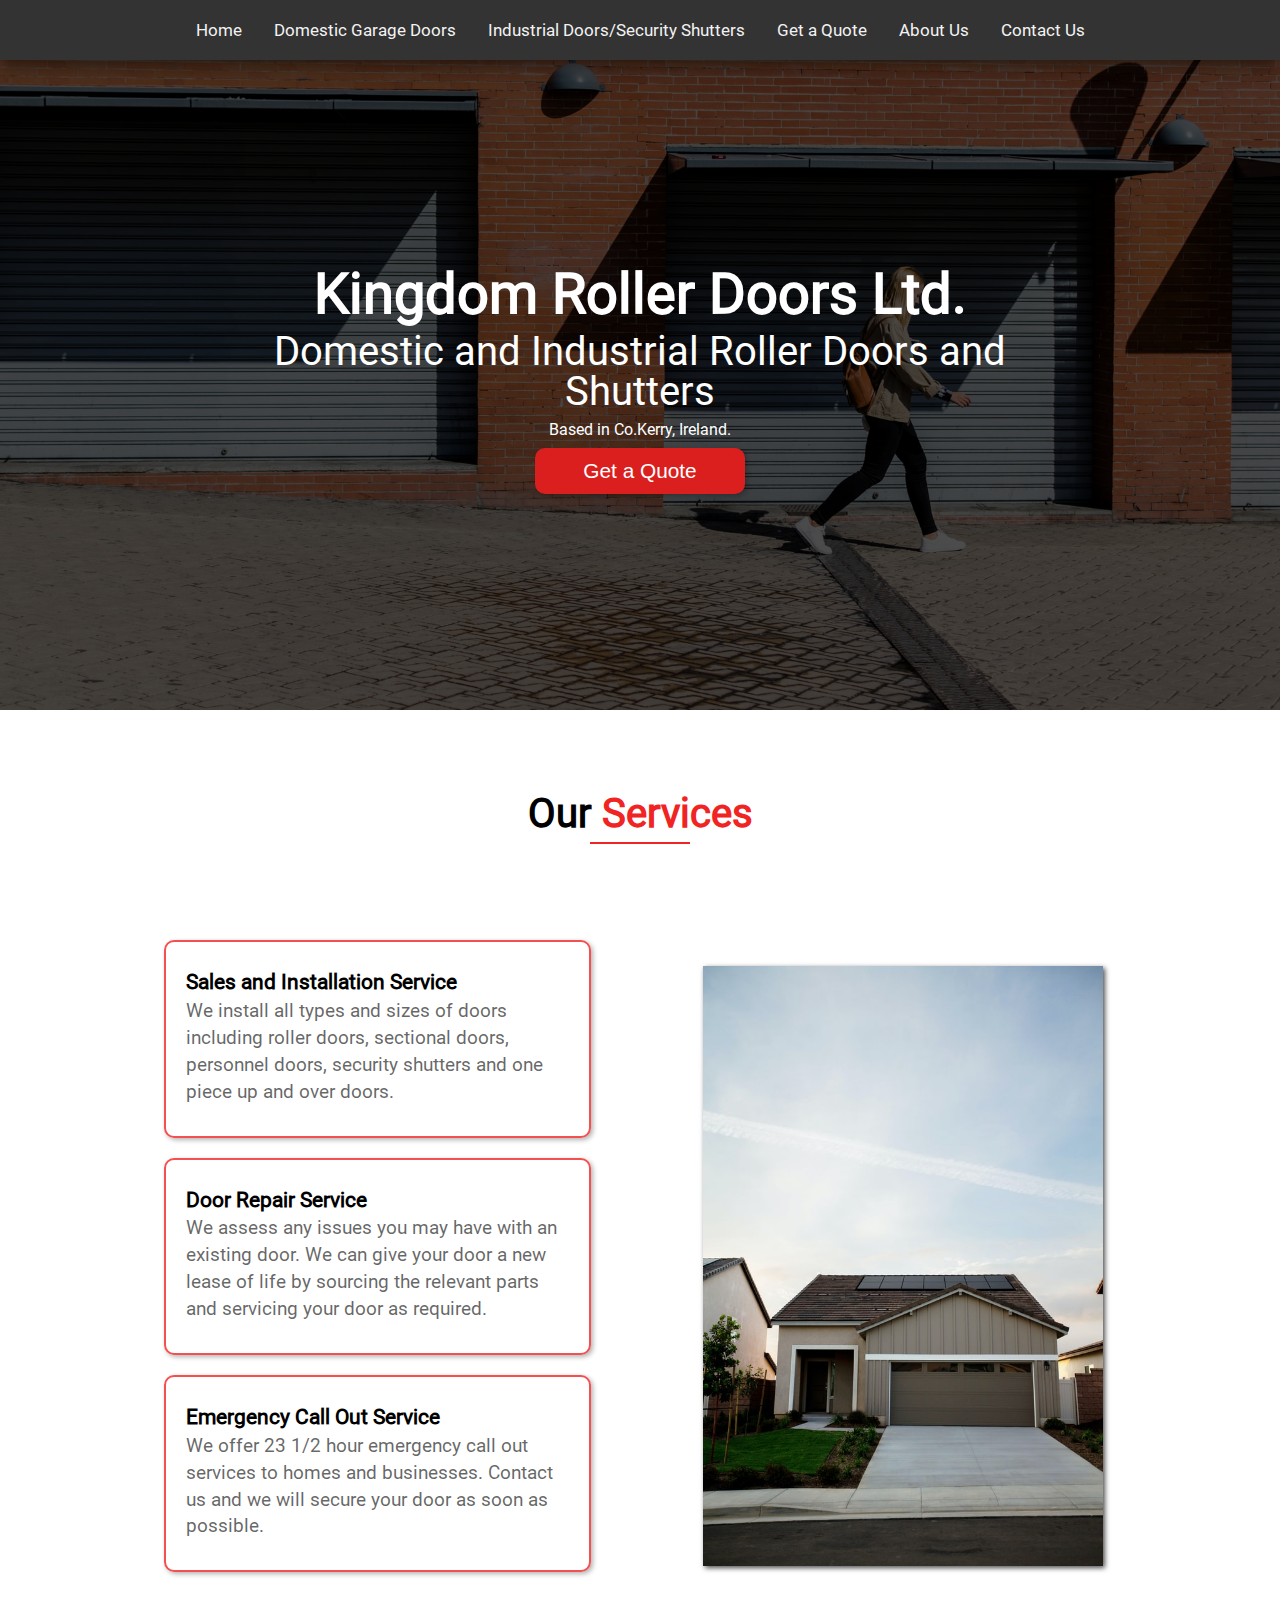
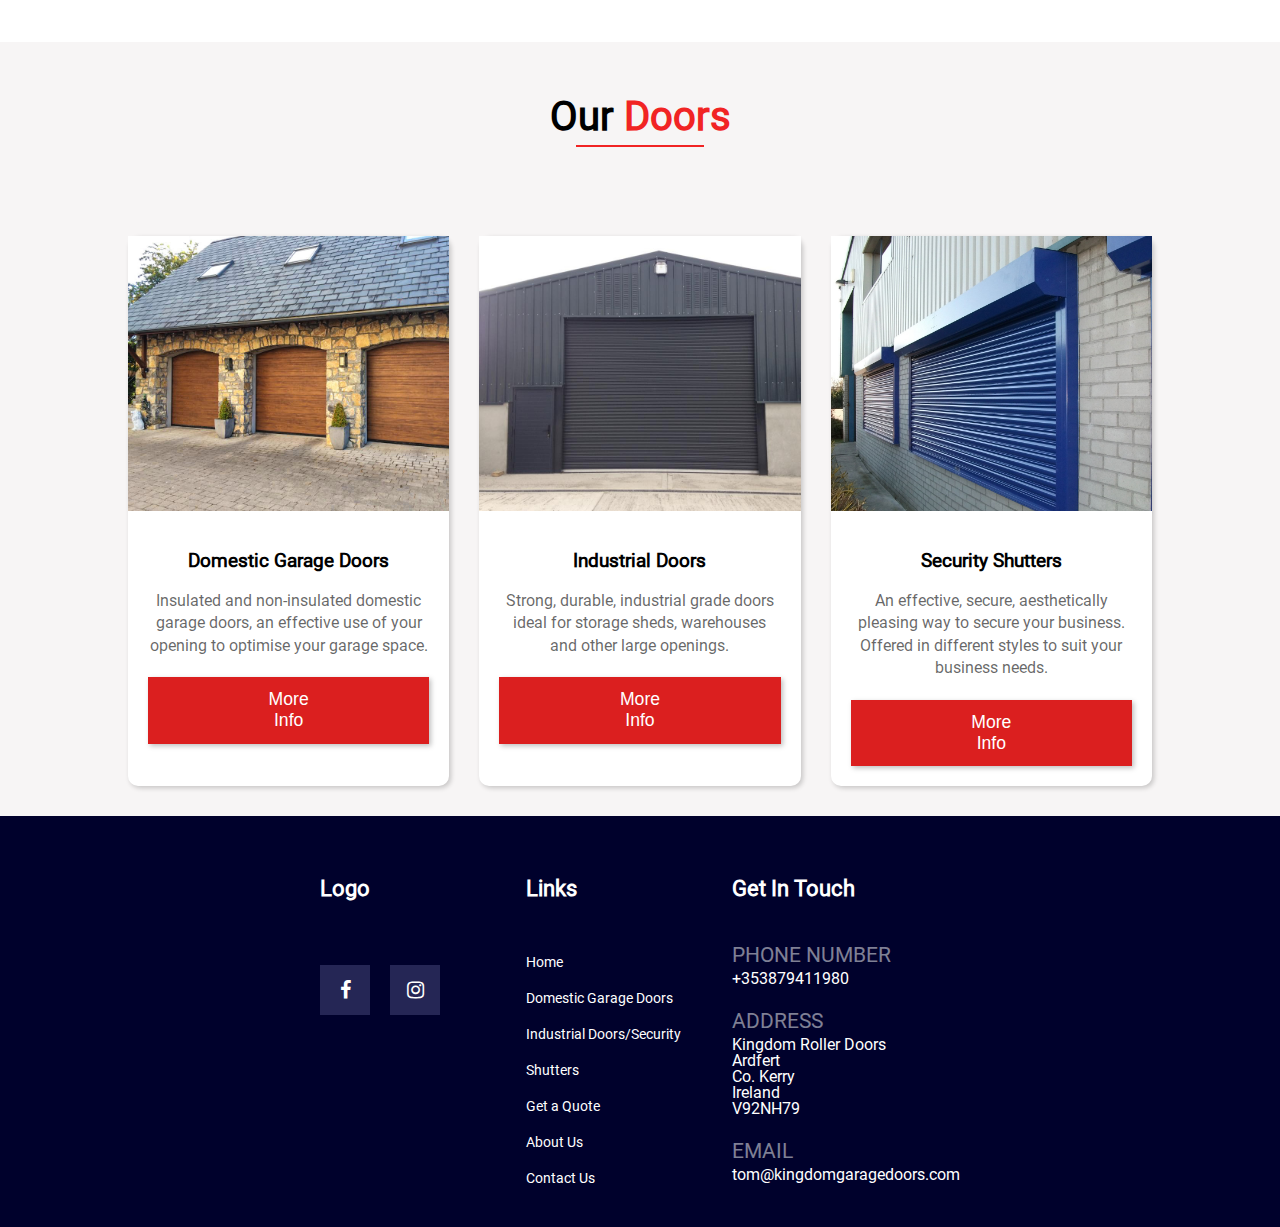
==== commit 611bf82f: "small adjustments" ====
--- a/index.html
+++ b/index.html
@@ -23,7 +23,7 @@
                                 <a href="contact-us.html">Contact Us</a>
                                 <a href="javascript:void(0);" class="icon" onclick="myFunction()">
                                     <i class="fa fa-bars"></i>
-                                  </a>
+                                </a>
                             </div>
                     </nav>
                 </div>
@@ -68,7 +68,8 @@
                         </p>
                     </div>
                 </div>
-                <img src="images/repair-man.jpg" style="align-self: center;"alt="Repair Man">
+                <img src="images/outside-door.jpg" style="align-self: center; height: 600px; width: auto;
+                 box-shadow: 2px 2px 5px rgba(0, 0, 0, 0.7);" alt="Repair Man">
             </div>
         </div>
         <div class="ourDoors">
@@ -116,7 +117,7 @@
                                     your business. Offered in different styles to suit your 
                                     business needs.
                                 </p>
-                                <a href="security-shutters.html"><button>More Info</button></a>
+                                <a href="industrial-doors.html"><button>More Info</button></a>
                             </div>
                         </div>
                     </div>
--- a/stylesheets/main-styles.css
+++ b/stylesheets/main-styles.css
@@ -49,7 +49,7 @@
 
 @font-face {
     font-family: customFont;
-    src: url(fonts/Roboto-Regular.ttf);
+    src: url(../fonts/Roboto-Regular.ttf);
 }
 
 html {
@@ -70,7 +70,7 @@
     position:sticky;
     top: 0;
     z-index: 1;
-    box-shadow: rgba(0, 0, 0, 0.1) 0px 10px 15px -3px, rgba(0, 0, 0, 0.05) 0px 4px 6px -2px;
+    box-shadow: rgba(0, 0, 0, 0.4) 0px 10px 15px -3px, rgba(0, 0, 0, 0.05) 0px 4px 6px -2px;
 }
 
 .headerContent {
@@ -227,6 +227,7 @@
     border-radius: 10px;
     padding: 30px 20px 30px;
     margin-bottom: 20px;
+    box-shadow: 2px 2px 5px rgba(0, 0, 0, 0.3);
 }
 
 .aboutUsGrid h3 {
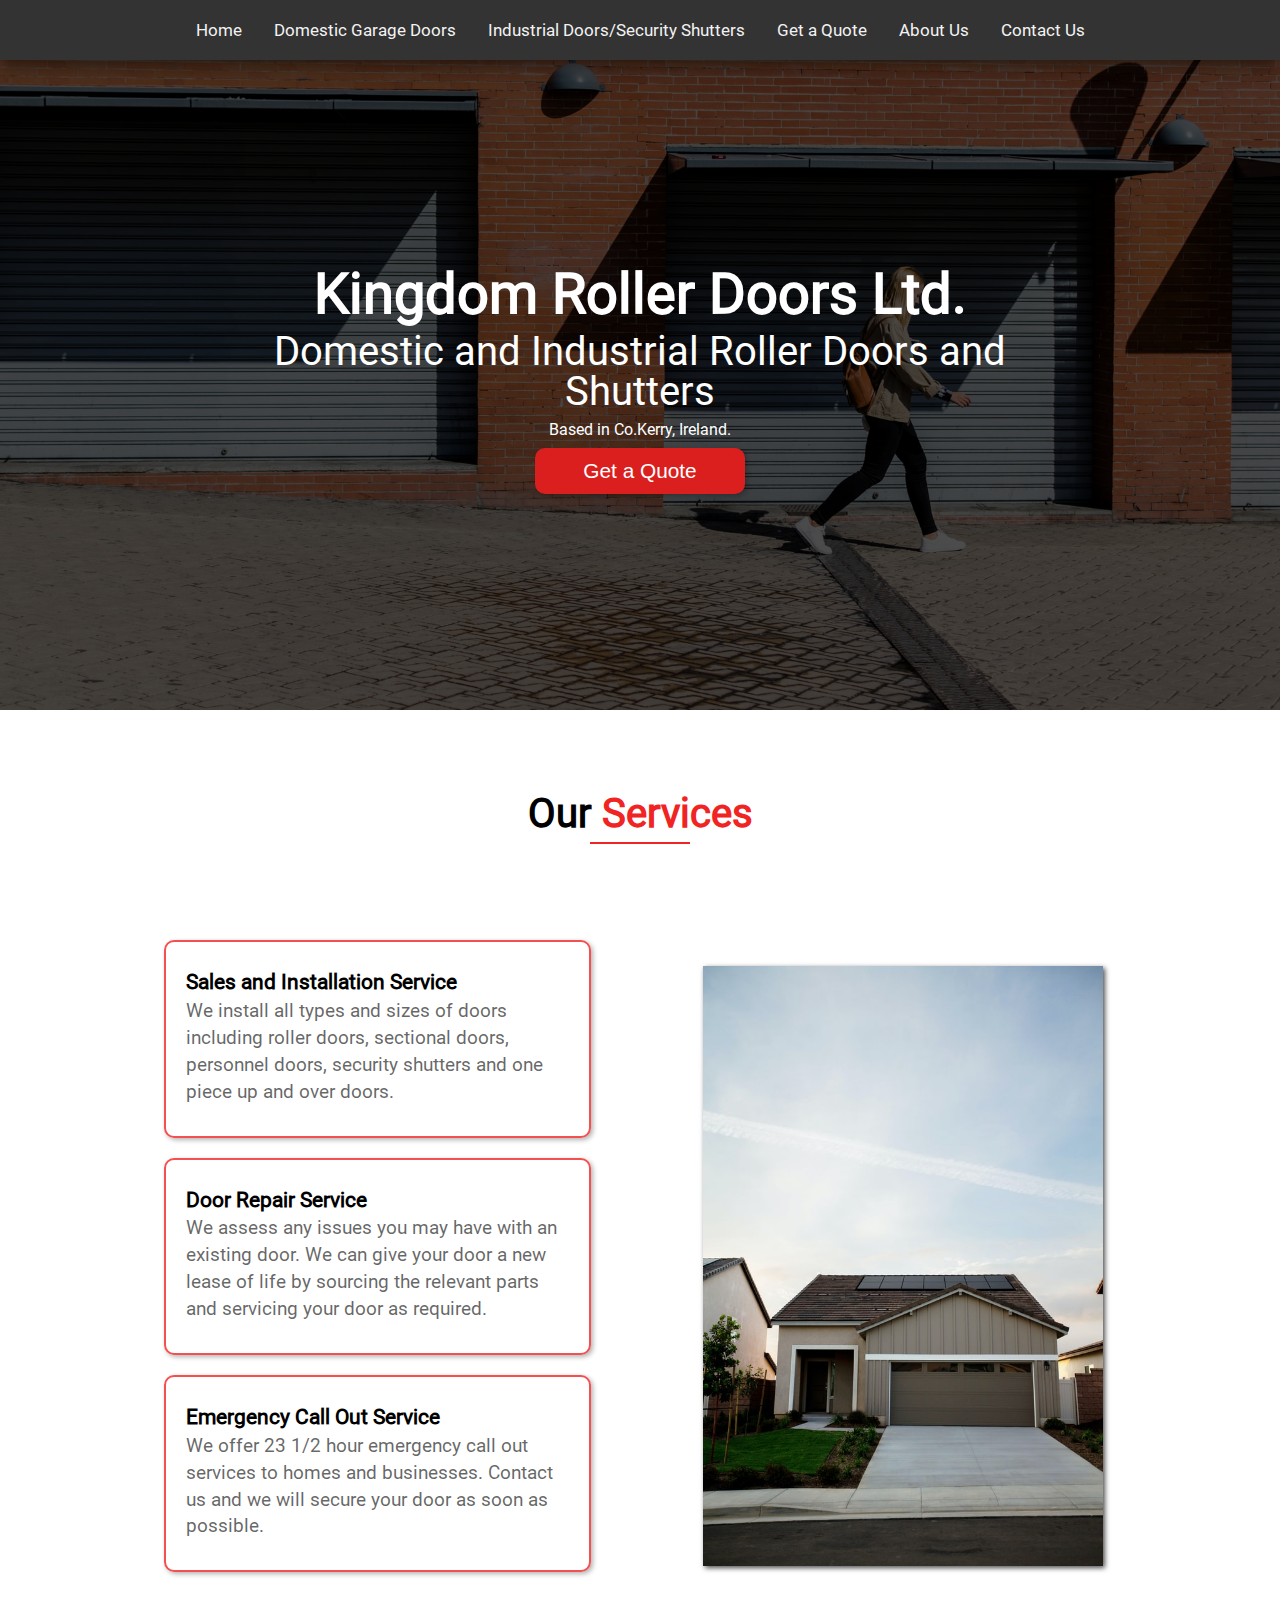
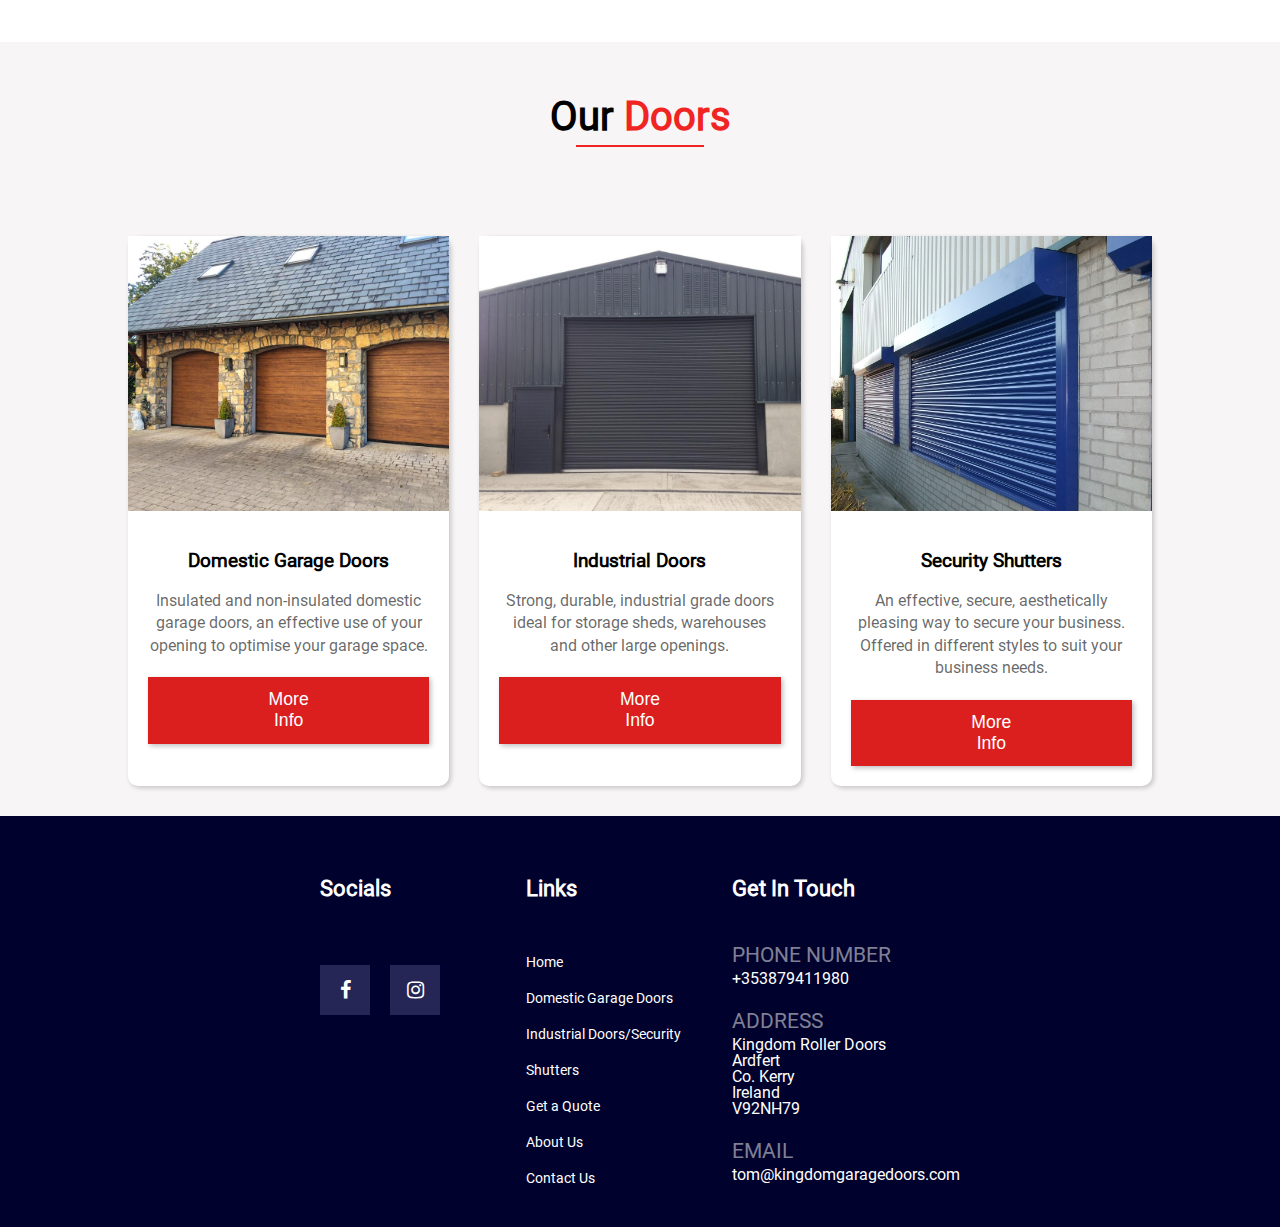
==== commit 592a5a79: "add instagram link" ====
--- a/index.html
+++ b/index.html
@@ -126,13 +126,15 @@
         </div>
         <div class="footer">
             <div class="footerGrid">
-                <h2>Logo</h2>
+                <h2>Socials</h2>
                 <h2>Links</h2>
                 <h2>Get In Touch</h2>
                 <div>
                     <div style="display:flex;">
                         <div class="iconDiv"><a href="#" class="fa fa-facebook"></a></div>
-                        <div class="iconDiv"><a href="#" class="fa fa-instagram"></a></div>
+                        <div class="iconDiv">
+                            <a href="https://instagram.com/kingdomrollerdoors?igshid=YmMyMTA2M2Y=" target="_blank" class="fa fa-instagram"></a>
+                        </div>
                     </div>
                 </div>
                 <div>
